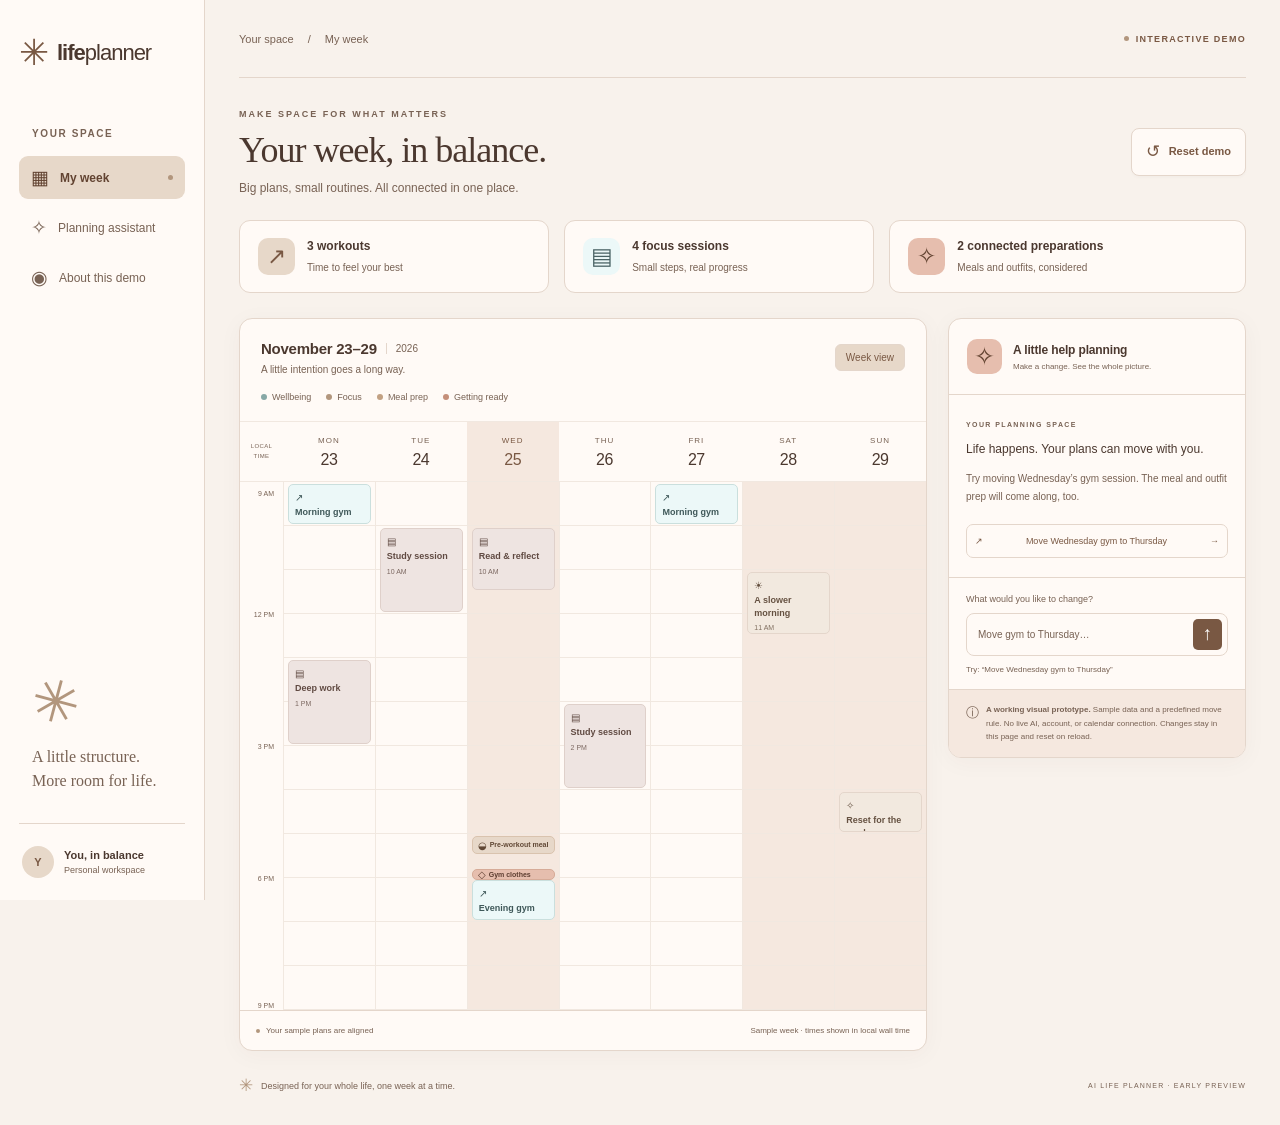
==== apps/web/index.html @ d24d0db6 "feat(web): add warm neutral calendar and linked-change preview (LP-103)" ====
<!doctype html>
<html lang="en">
<head>
  <meta charset="utf-8"><meta name="viewport" content="width=device-width, initial-scale=1">
  <meta name="theme-color" content="#b2967d">
  <title>Life Planner — Your week, in balance</title>
  <link rel="stylesheet" href="styles.css?v=warm-neutral-1">
  <script src="app.js?v=preview-2" defer></script>
</head>
<body>
  <a class="skip-link" href="#week">Skip to your calendar</a>
  <div class="app-shell">
    <aside class="sidebar" aria-label="Main navigation">
      <a class="brand" href="#week"><span class="brand-mark" aria-hidden="true">✳︎</span><span>life<span class="brand-light">planner</span></span></a>
      <div class="workspace-label">YOUR SPACE</div>
      <nav><a class="nav-link selected" href="#week"><span aria-hidden="true">▦</span> My week <span class="nav-dot"></span></a><a class="nav-link" href="#assistant"><span aria-hidden="true">✧</span> Planning assistant</a><a class="nav-link" href="#about"><span aria-hidden="true">◉</span> About this demo</a></nav>
      <div class="sidebar-bottom"><div class="plant" aria-hidden="true">✳︎</div><p>A little structure.<br>More room for life.</p><div class="profile"><span class="avatar">Y</span><div>You, in balance<small>Personal workspace</small></div></div></div>
    </aside>
    <main>
      <header class="topbar"><div class="breadcrumb">Your space <span>/</span> My week</div><span class="demo-badge"><span></span> INTERACTIVE DEMO</span></header>
      <section class="page-heading"><div><p class="eyebrow">MAKE SPACE FOR WHAT MATTERS</p><h1>Your week, in balance.</h1><p class="subheading">Big plans, small routines. All connected in one place.</p></div><button id="reset" class="button button-white" type="button"><span aria-hidden="true">↺</span> Reset demo</button></section>
      <section class="overview" aria-label="Week overview"><div class="overview-card"><span class="overview-icon green" aria-hidden="true">↗</span><div><strong>3 workouts</strong><span>Time to feel your best</span></div></div><div class="overview-card"><span class="overview-icon purple" aria-hidden="true">▤</span><div><strong>4 focus sessions</strong><span>Small steps, real progress</span></div></div><div class="overview-card"><span class="overview-icon sand" aria-hidden="true">✧</span><div><strong id="connection-summary">2 connected preparations</strong><span>Meals and outfits, considered</span></div></div></section>
      <div class="content-grid">
        <section class="calendar-card" id="week" aria-labelledby="week-title">
          <div class="calendar-toolbar"><div><div class="calendar-title-row"><h2 id="week-title">November 23–29</h2><span class="year-tag">2026</span></div><p>A little intention goes a long way.</p></div><span class="week-pill">Week view</span></div>
          <div class="calendar-legend" aria-label="Event categories"><span><i class="dot workout"></i> Wellbeing</span><span><i class="dot study"></i> Focus</span><span><i class="dot meal"></i> Meal prep</span><span><i class="dot clothing"></i> Getting ready</span></div>
          <div class="calendar-scroll" tabindex="0" aria-label="Weekly sample calendar. Scroll horizontally on small screens."><div class="calendar-inner"><div class="day-header"><span class="timezone-label">LOCAL<br>TIME</span><div>MON<strong>23</strong></div><div>TUE<strong>24</strong></div><div class="today-day">WED<strong>25</strong></div><div>THU<strong>26</strong></div><div>FRI<strong>27</strong></div><div class="weekend">SAT<strong>28</strong></div><div class="weekend">SUN<strong>29</strong></div></div><div class="calendar-body"><div class="time-gutter" aria-hidden="true"><span style="top:0">9 AM</span><span style="top:132px">12 PM</span><span style="top:264px">3 PM</span><span style="top:396px">6 PM</span><span style="top:523px">9 PM</span></div><div class="days-grid" id="days-grid"></div></div></div></div>
          <div class="calendar-footer"><span id="calendar-status"><i class="status-dot"></i> Your sample plans are aligned</span><span>Sample week · times shown in local wall time</span></div>
        </section>
        <aside class="planning-panel" id="assistant" aria-labelledby="assistant-title">
          <div class="assistant-heading"><div class="assistant-mark" aria-hidden="true">✧</div><div><h2 id="assistant-title">A little help planning</h2><p>Make a change. See the whole picture.</p></div></div>
          <div class="assistant-content"><div class="message assistant-message"><span class="message-label">YOUR PLANNING SPACE</span><p>Life happens. Your plans can move with you.</p><p class="muted">Try moving Wednesday’s gym session. The meal and outfit prep will come along, too.</p></div><button class="quick-action" id="quick-move" type="button"><span aria-hidden="true">↗</span> Move Wednesday gym to Thursday <span aria-hidden="true">→</span></button><div id="conversation" aria-live="polite" aria-atomic="false"></div>
          <section class="proposal-card" id="proposal" hidden aria-labelledby="proposal-title"><div class="proposal-heading"><span class="proposal-icon" aria-hidden="true">↗</span><div><h3 id="proposal-title">One change, everything aligned</h3><p>Wednesday → Thursday</p></div></div><ul id="change-list"></ul><div class="proposal-note"><span aria-hidden="true">✓</span> No conflicts in this sample schedule</div><button class="button button-primary" id="confirm" type="button">Confirm all 3 changes <span aria-hidden="true">→</span></button><button class="button button-text" id="cancel" type="button">Keep my original plans</button></section>
          </div>
          <form id="chat-form" class="chat-form"><label for="message-input">What would you like to change?</label><div class="input-wrap"><input id="message-input" name="message" maxlength="240" autocomplete="off" placeholder="Move gym to Thursday…"><button type="submit" aria-label="Send planning request">↑</button></div><p>Try: “Move Wednesday gym to Thursday”</p></form>
          <div class="demo-note" id="about"><span aria-hidden="true">ⓘ</span><p><strong>A working visual prototype.</strong> Sample data and a predefined move rule. No live AI, account, or calendar connection. Changes stay in this page and reset on reload.</p></div>
        </aside>
      </div>
      <footer class="page-footer"><span class="footer-mark" aria-hidden="true">✳︎</span> Designed for your whole life, one week at a time.<span class="version-label">AI LIFE PLANNER · EARLY PREVIEW</span></footer>
    </main>
  </div>
</body>
</html>
---- apps/web/styles.css ----
/* User-selected Warm Neutral Tones. Dark brown supports readable text on pale swatches. */
:root{--mist:#ecf8f8;--alabaster:#eee4e1;--almond:#e7d8c9;--peach:#e6beae;--camel:#b2967d;--text:#4b382f;--muted:#786254;--brown:#795843;--brown-dark:#624331;--cream:#fffaf6;--paper:#f8f2ec;--soft-peach:#f5e8df;--grid-line:#f1e8e0;--line:#e4d6cb;--focus:#795843;--ink:var(--text);--accent:var(--brown);--white:var(--cream);--shadow:0 4px 24px rgba(75,56,47,.04);font-family:Inter,-apple-system,BlinkMacSystemFont,"Segoe UI",sans-serif;color:var(--ink);background:var(--paper);font-synthesis:none}*{box-sizing:border-box}body{margin:0;font-size:14px}button,input{font:inherit}button,a,input{touch-action:manipulation}button{cursor:pointer}a{color:inherit;text-decoration:none}button:focus-visible,a:focus-visible,input:focus-visible,.calendar-scroll:focus-visible{outline:3px solid var(--focus);outline-offset:4px}button:disabled{cursor:default}button[hidden],[hidden]{display:none!important}
.skip-link{position:absolute;left:210px;top:-80px;background:var(--accent);color:white;padding:14px;z-index:20}
.skip-link:focus{top:12px}
.app-shell{display:flex;min-height:100vh}
.sidebar{width:205px;flex-shrink:0;border-right:1px solid var(--line);padding:35px 19px 22px;display:flex;flex-direction:column;background:var(--cream);position:sticky;top:0;height:100vh}
.brand{display:flex;align-items:center;gap:9px;font-weight:750;font-size:22px;letter-spacing:-1px;margin-bottom:57px}
.brand-mark{font-size:36px;line-height:1;color:var(--accent)}
.brand-light{font-weight:450}
.workspace-label{font-size:10px;letter-spacing:1.6px;color:var(--muted);margin:0 13px 17px;font-weight:700}
.nav-link{display:flex;align-items:center;gap:11px;padding:13px 12px;font-size:12px;margin-bottom:7px;white-space:nowrap;color:var(--muted);border-radius:9px}
.nav-link>span:first-child{font-size:19px;line-height:17px}
.nav-link.selected{background:var(--alabaster);color:var(--brown);font-weight:650}
.nav-dot{width:5px;height:5px;background:var(--camel);border-radius:50%;margin-left:auto}
.sidebar-bottom{margin-top:auto}
.plant{color:var(--camel);font-size:58px;font-weight:300;margin:0 12px;transform:rotate(15deg);width:max-content}
.sidebar-bottom>p{color:var(--muted);font-family:Georgia,serif;font-size:16px;line-height:1.5;margin:9px 13px 30px}
.profile{border-top:1px solid var(--line);padding:22px 3px 0;display:flex;gap:10px;align-items:center;font-size:11px;font-weight:600}
.avatar{background:var(--almond);border-radius:50%;width:32px;height:32px;display:grid;place-items:center;color:var(--brown)}
.profile small{display:block;color:var(--muted);font-size:9px;font-weight:400;margin-top:4px}main{padding:0 34px;flex:1;min-width:0;max-width:1800px}
.topbar{height:78px;display:flex;align-items:center;justify-content:space-between;border-bottom:1px solid var(--line)}
.breadcrumb{font-size:11px;color:var(--muted)}
.breadcrumb span{padding:0 11px;color:var(--muted)}
.demo-badge{font-size:9px;font-weight:650;letter-spacing:1.3px;display:flex;gap:7px;align-items:center;color:var(--brown)}
.demo-badge>span{height:5px;width:5px;background:var(--camel);border-radius:50%}
.page-heading{display:flex;justify-content:space-between;align-items:center;gap:20px;padding:31px 0 25px}
.eyebrow{font-size:9px;letter-spacing:2px;color:var(--muted);font-weight:700;margin:0 0 10px}h1{font-family:Georgia,"Times New Roman",serif;font-weight:400;font-size:36px;letter-spacing:-1px;margin:0 0 9px;line-height:1.2}
.subheading{font-size:12px;color:var(--muted);margin:0}
.button{border:0;border-radius:8px;padding:11px 14px;display:flex;justify-content:center;align-items:center;gap:9px;font-size:11px;font-weight:600;line-height:1.4}
.button-white{background:var(--cream);border:1px solid var(--line);color:var(--brown);box-shadow:0 2px 3px rgba(75,56,47,.02);white-space:nowrap}
.button-white span{font-size:17px}
.overview{display:grid;grid-template-columns:1fr 1fr 1.15fr;gap:15px;margin-bottom:25px}
.overview-card{background:var(--cream);border:1px solid var(--line);border-radius:11px;display:flex;align-items:center;gap:12px;padding:17px 18px}
.overview-icon{display:grid;place-items:center;width:37px;height:37px;border-radius:10px;font-size:23px}
.green{background:var(--alabaster);color:var(--brown)}
.purple{background:var(--alabaster);color:var(--muted)}
.sand{background:var(--almond);color:var(--brown)}
.overview-card strong{display:block;font-size:12px;font-weight:600;margin-bottom:5px}
.overview-card div>span{font-size:10px;color:var(--muted)}
.content-grid{display:grid;grid-template-columns:minmax(0,1fr) 298px;gap:21px;align-items:start}
.calendar-card{background:var(--cream);border:1px solid var(--line);border-radius:13px;box-shadow:var(--shadow);overflow:hidden;scroll-margin-top:20px}
.calendar-toolbar{display:flex;justify-content:space-between;align-items:center;padding:21px 21px 17px;gap:12px}
.calendar-title-row{display:flex;align-items:center;gap:9px}h2{font-size:15px;font-weight:600;letter-spacing:-.25px;margin:0}
.year-tag{font-size:10px;color:var(--muted);border-left:1px solid var(--line);padding-left:9px}
.calendar-toolbar p{font-size:10px;color:var(--muted);margin:7px 0 0}
.week-pill{padding:7px 10px;background:var(--almond);color:var(--brown);border:1px solid var(--line);border-radius:6px;font-size:10px;white-space:nowrap}
.calendar-legend{display:flex;gap:15px;padding:0 21px 19px;color:var(--muted);font-size:9px;flex-wrap:wrap}
.calendar-legend>span{display:flex;align-items:center;gap:5px}
.dot{width:6px;height:6px;border-radius:50%;display:inline-block}
.dot.workout{background:var(--camel)}
.dot.study{background:var(--alabaster)}
.dot.meal{background:var(--peach)}
.dot.clothing{background:var(--peach)}
.calendar-scroll{overflow-x:auto}
.calendar-inner{min-width:610px}
.day-header{display:grid;grid-template-columns:43px repeat(7,1fr);border-top:1px solid var(--grid-line);border-bottom:1px solid var(--grid-line)}
.day-header>div{text-align:center;padding:14px 0 12px;font-size:8px;letter-spacing:1px;color:var(--muted)}
.day-header strong{display:block;font-size:16px;font-weight:500;letter-spacing:-.5px;color:var(--text);margin-top:6px}
.day-header .today-day{background:var(--soft-peach);color:var(--brown)}
.today-day strong{color:var(--brown)}
.timezone-label{font-size:6px;font-weight:500;letter-spacing:.4px;align-self:center;text-align:center;color:var(--muted);line-height:1.6}
.calendar-body{height:528px;display:flex}
.time-gutter{width:43px;flex-shrink:0;position:relative}
.time-gutter>span{font-size:7px;color:var(--muted);position:absolute;right:9px;transform:translateY(-50%);padding:3px 0;background:var(--cream)}
.time-gutter>span:first-child{transform:none;top:5px!important}
.days-grid{display:grid;grid-template-columns:repeat(7,minmax(0,1fr));width:100%;height:528px}
.day-column{position:relative;border-left:1px solid var(--grid-line);background:repeating-linear-gradient(to bottom,transparent,transparent 43px,var(--grid-line) 43px,var(--grid-line) 44px)}
.day-column.weekend{background-color:var(--soft-peach)}
.day-column.today-column{background-color:var(--soft-peach)}
.event{position:absolute;left:4px;right:4px;border:1px solid transparent;border-radius:5px;padding:7px 6px;overflow:hidden;z-index:2;transition:opacity .2s,transform .2s}
.event.workout{background:var(--alabaster);border-color:var(--line);color:var(--text)}
.event.study{background:var(--alabaster);border-color:var(--line);color:var(--text)}
.event.meal{background:var(--almond);border-color:var(--line);color:var(--text)}
.event.clothing{background:var(--peach);border-color:var(--line);color:var(--text)}
.event.personal{background:var(--mist);border-color:var(--line);color:var(--text)}
.event-title{display:block;font-weight:600;font-size:9px;line-height:1.4;overflow-wrap:anywhere}
.event-time{display:block;font-size:7px;line-height:1.3;margin-top:4px;opacity:.8}
.event-icon{font-size:10px;margin-bottom:3px;display:block}
.event.compact{padding:4px 5px;display:flex;align-items:center;gap:3px}
.event.compact .event-icon{margin:0}
.event.compact .event-title{font-size:7px}
.event.compact .event-time{display:none}
.event.source-ghost{opacity:.28;filter:grayscale(.7)}
.event.proposed{border:1px dashed var(--camel);box-shadow:0 0 0 2px var(--cream);z-index:3}
.calendar-footer{display:flex;justify-content:space-between;gap:10px;padding:15px 16px;border-top:1px solid var(--line);font-size:8px;color:var(--muted);flex-wrap:wrap}
.calendar-footer>span:first-child{color:var(--muted);display:flex;gap:6px;align-items:center}
.status-dot{background:var(--camel);width:4px;height:4px;border-radius:50%}
.planning-panel{background:var(--cream);border:1px solid var(--line);border-radius:13px;overflow:hidden;scroll-margin-top:20px;box-shadow:var(--shadow)}
.assistant-heading{display:flex;align-items:center;gap:11px;padding:20px 18px;border-bottom:1px solid var(--line)}
.assistant-mark{background:var(--alabaster);border-radius:10px;display:grid;place-items:center;width:35px;height:35px;font-size:25px;color:var(--brown);flex-shrink:0}
.assistant-heading h2{font-size:12px;letter-spacing:-.15px}
.assistant-heading p{font-size:8px;color:var(--muted);margin:5px 0 0}
.assistant-content{padding:19px 17px}
.message-label{font-size:7px;letter-spacing:1.4px;font-weight:600;color:var(--muted)}
.message p{font-size:12px;line-height:1.65;margin:10px 0 0}
.message p.muted{font-size:10px;line-height:1.8;color:var(--muted)}
.quick-action{margin-top:18px;background:var(--cream);border:1px solid var(--line);border-radius:7px;padding:11px 8px;width:100%;display:flex;align-items:center;justify-content:space-between;gap:6px;text-align:left;font-size:9px;color:var(--brown)}
.quick-action:hover{background:var(--soft-peach)}
.quick-action:disabled{opacity:.55}
.user-message{margin:17px 0 8px 25px;border-radius:10px 10px 2px 10px;background:var(--almond);padding:11px 12px;font-size:10px;line-height:1.6;color:var(--brown)}
.response-message{font-size:10px;line-height:1.7;color:var(--muted);margin:12px 1px}
.proposal-card{margin-top:17px;border:1px solid var(--line);border-radius:10px;padding:14px 12px;background:var(--cream)}
.proposal-heading{display:flex;gap:9px;align-items:center}
.proposal-icon{background:var(--almond);color:var(--brown);display:grid;place-items:center;width:28px;height:28px;border-radius:7px;font-size:18px;flex-shrink:0}h3{font-size:10px;margin:0;font-weight:600;color:var(--brown)}
.proposal-heading p{font-size:9px;color:var(--muted);margin:5px 0 0}#change-list{list-style:none;padding:0;margin:17px 0 12px}#change-list li{display:flex;gap:8px;align-items:center;border-top:1px solid var(--grid-line);padding:10px 0}#change-list .change-icon{display:grid;place-items:center;width:23px;height:23px;border-radius:6px;font-size:12px;flex-shrink:0}
.change-details{flex:1}
.change-details strong{display:block;font-size:10px;font-weight:500}
.change-details span{font-size:8px;color:var(--muted);display:block;margin-top:3px}
.change-check{color:var(--brown);font-size:10px}
.proposal-note{font-size:8px;color:var(--muted);background:var(--soft-peach);border-radius:5px;padding:8px 6px;margin-bottom:12px}
.proposal-note span{margin-right:4px}
.button-primary{background:var(--brown);color:white;width:100%;font-size:10px;padding:12px;justify-content:space-between}
.button-primary:hover{background:var(--brown-dark)}
.button-text{background:transparent;color:var(--muted);width:100%;font-size:9px;padding-bottom:1px;font-weight:400}
.chat-form{border-top:1px solid var(--line);padding:16px 17px 13px;background:var(--cream)}
.chat-form label{font-size:9px;color:var(--muted);display:block;margin-bottom:9px}
.input-wrap{display:flex;background:var(--cream);border:1px solid var(--line);border-radius:8px;padding:5px;gap:3px}
.input-wrap input{min-width:0;width:100%;padding:8px 6px;border:0;outline-offset:1px;font-size:10px;color:var(--brown);background:transparent}
.input-wrap input::placeholder{color:var(--muted)}
.input-wrap button{flex-shrink:0;width:29px;height:31px;background:var(--brown);color:white;border:0;border-radius:5px;font-size:19px}
.chat-form>p{font-size:8px;color:var(--muted);line-height:1.5;margin:8px 0 0}
.demo-note{display:flex;gap:7px;border-top:1px solid var(--line);padding:13px 17px;background:var(--soft-peach);color:var(--muted)}
.demo-note>span{font-size:13px;margin-top:1px}
.demo-note p{margin:0;font-size:8px;line-height:1.7}
.demo-note strong{font-weight:600;color:var(--muted)}
.page-footer{display:flex;align-items:center;gap:8px;color:var(--muted);font-size:9px;padding:24px 0 29px}
.footer-mark{font-size:17px;color:var(--camel)}
.version-label{margin-left:auto;font-size:7px;letter-spacing:1.2px;color:var(--muted)}
@media(min-width:1600px){main{padding:0 48px}
.content-grid{grid-template-columns:minmax(0,1fr) 330px}
.event-title{font-size:10px}
.event-time{font-size:8px}
.event.compact .event-title{font-size:8px}}
@media(max-width:1220px){.sidebar{width:175px;padding-left:12px;padding-right:12px}
.brand{font-size:19px}
.nav-link{font-size:10px;gap:8px}main{padding:0 23px}
.content-grid{grid-template-columns:minmax(0,1fr) 275px;gap:16px}
.overview-card{padding:14px 12px;gap:8px}
.overview-card strong{font-size:10px}
.overview-card div>span{font-size:8px}
.overview-icon{width:30px;height:33px}
.calendar-legend{gap:10px}
.calendar-inner{min-width:560px}}
@media(max-width:1050px){.sidebar{width:74px;padding:30px 10px}
.brand{justify-content:center}
.brand>span:last-child,.workspace-label,.nav-link,.sidebar-bottom{display:none}
.brand-mark{font-size:37px}main{padding:0 22px}
.content-grid{grid-template-columns:minmax(0,1fr) 265px;gap:15px}
.calendar-inner{min-width:565px}
.calendar-toolbar{padding:18px 15px}
.calendar-legend{padding-left:15px;padding-right:15px}}
@media(max-width:860px){.sidebar{display:none}main{padding:0 20px}
.content-grid{grid-template-columns:1fr}
.planning-panel{display:grid;grid-template-columns:1fr 1fr}
.assistant-heading{grid-column:1/-1}
.assistant-content{grid-row:2/4;border-right:1px solid var(--line)}
.chat-form{align-self:end;border-top:0}
.demo-note{grid-column:2;align-self:end}
.calendar-inner{min-width:640px}
.page-heading{padding-top:25px}h1{font-size:32px}
.topbar{height:62px}}
@media(max-width:580px){main{padding:0 14px}
.topbar{height:55px}
.demo-badge{font-size:7px;letter-spacing:.8px}
.breadcrumb{font-size:9px}
.page-heading{align-items:start;gap:7px}h1{font-size:28px}
.eyebrow{font-size:7px;letter-spacing:1.4px}
.subheading{font-size:10px;max-width:220px;line-height:1.6}
.button-white{font-size:9px;padding:8px;gap:5px;margin-top:20px}
.button-white span{font-size:13px}
.overview{gap:7px;margin-bottom:16px;grid-template-columns:1fr 1fr}
.overview-card{padding:11px 9px}
.overview-card:last-child{display:none}
.overview-card div>span{font-size:7px}
.overview-card strong{font-size:10px}
.calendar-title-row h2{font-size:14px}
.calendar-legend{font-size:8px;gap:12px}
.calendar-footer{font-size:7px;padding:13px 10px}
.planning-panel{display:block}
.assistant-content{border-right:0;padding:18px}
.assistant-heading h2{font-size:14px}
.assistant-heading p{font-size:10px}
.message-label{font-size:8px}
.message p{font-size:14px}
.message p.muted{font-size:12px}
.quick-action{font-size:11px;padding:13px}
.user-message,.response-message{font-size:12px}
.proposal-heading h3{font-size:12px}
.proposal-heading p,.change-details span,.proposal-note{font-size:10px}
.change-details strong{font-size:12px}
.button-primary{font-size:12px}
.button-text{font-size:11px;padding:12px}
.chat-form{border-top:1px solid var(--line)}
.chat-form label{font-size:11px}
.input-wrap input{font-size:12px}
.chat-form>p,.demo-note p{font-size:9px}
.page-footer{font-size:8px}
.version-label{display:none}
.skip-link{left:14px}
.calendar-scroll{scrollbar-width:thin}}
@media(prefers-reduced-motion:reduce){*{transition:none!important;scroll-behavior:auto!important}}

/* Category colors keep the requested palette visible without relying on color alone. */
.green{background:var(--almond);color:var(--brown)}
.purple{background:var(--mist);color:#496264}
.sand{background:var(--peach);color:var(--brown-dark)}
.nav-link.selected{background:var(--almond);color:var(--brown-dark)}
.event.workout{background:var(--mist);border-color:#cadfdd;color:#3f5859}
.event.study{background:var(--alabaster);border-color:#dfd0ca;color:#604a42}
.event.meal{background:var(--almond);border-color:#d9c3ae;color:#604734}
.event.clothing{background:var(--peach);border-color:#d6ab98;color:#5c3d30}
.event.personal{background:#f2e9df;border-color:var(--line);color:#655141}
.dot.workout{background:#87a8a6}.dot.study{background:var(--camel)}
.dot.meal{background:#c2a183}.dot.clothing{background:#c58f79}
.assistant-mark,.proposal-icon{background:var(--peach);color:var(--brown-dark)}
.user-message{background:var(--alabaster)}
.demo-note{background:var(--soft-peach)}
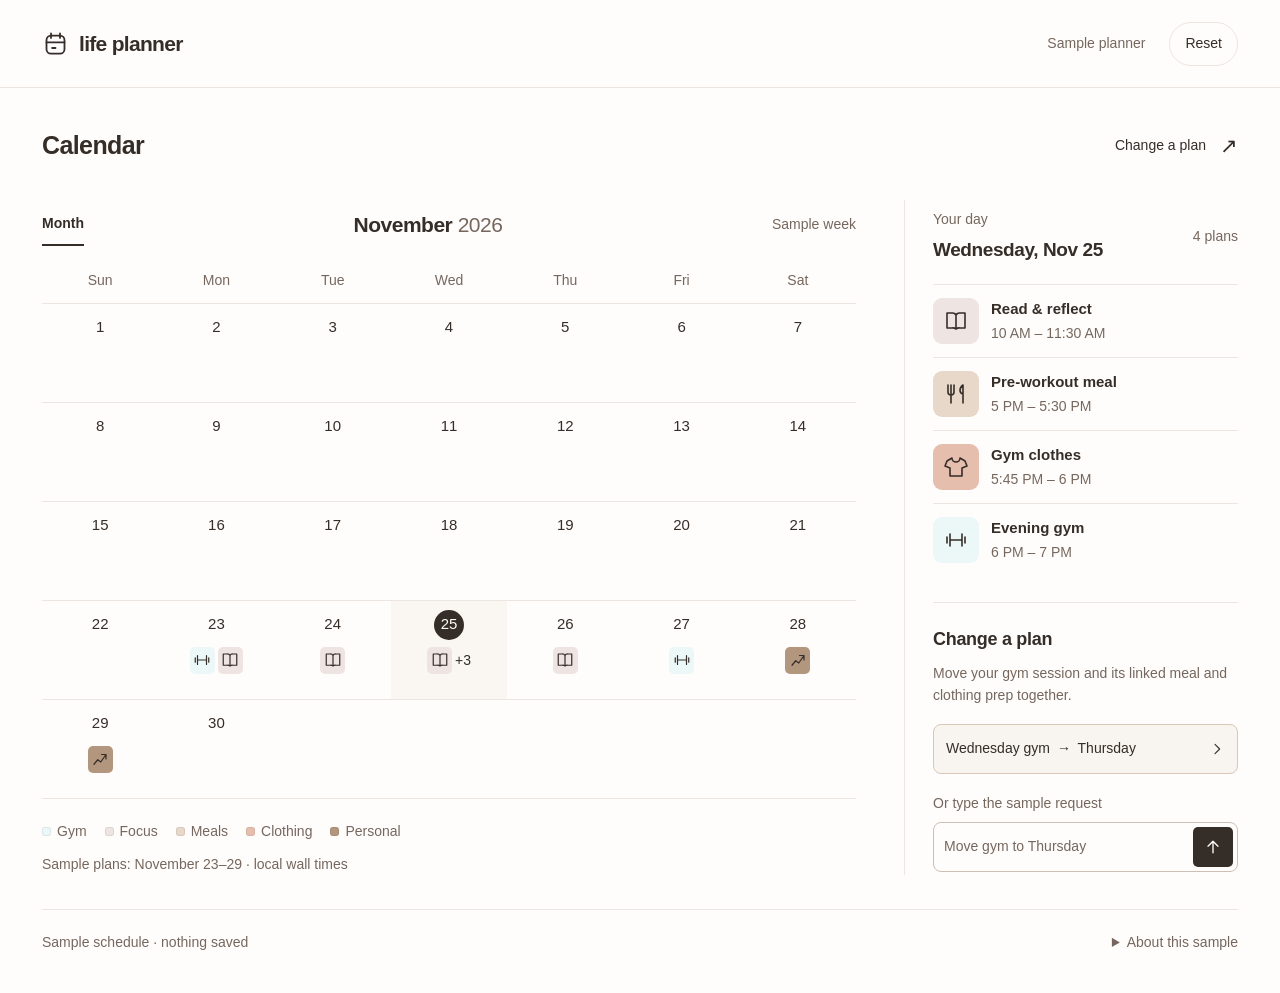
==== commit 2642d71e: "feat(web): simplify planner into month calendar and daily agenda" ====
--- a/apps/web/index.html
+++ b/apps/web/index.html
@@ -2,42 +2,38 @@
 <html lang="en">
 <head>
   <meta charset="utf-8"><meta name="viewport" content="width=device-width, initial-scale=1">
-  <meta name="theme-color" content="#b2967d">
-  <title>Life Planner — Your week, in balance</title>
-  <link rel="stylesheet" href="styles.css?v=warm-neutral-1">
-  <script src="app.js?v=preview-2" defer></script>
+  <meta name="theme-color" content="#fffdfb">
+  <title>Life Planner — Calendar</title>
+  <link rel="stylesheet" href="styles.css?v=month-1">
+  <script src="app.js?v=month-1" defer></script>
 </head>
 <body>
-  <a class="skip-link" href="#week">Skip to your calendar</a>
-  <div class="app-shell">
-    <aside class="sidebar" aria-label="Main navigation">
-      <a class="brand" href="#week"><span class="brand-mark" aria-hidden="true">✳︎</span><span>life<span class="brand-light">planner</span></span></a>
-      <div class="workspace-label">YOUR SPACE</div>
-      <nav><a class="nav-link selected" href="#week"><span aria-hidden="true">▦</span> My week <span class="nav-dot"></span></a><a class="nav-link" href="#assistant"><span aria-hidden="true">✧</span> Planning assistant</a><a class="nav-link" href="#about"><span aria-hidden="true">◉</span> About this demo</a></nav>
-      <div class="sidebar-bottom"><div class="plant" aria-hidden="true">✳︎</div><p>A little structure.<br>More room for life.</p><div class="profile"><span class="avatar">Y</span><div>You, in balance<small>Personal workspace</small></div></div></div>
-    </aside>
-    <main>
-      <header class="topbar"><div class="breadcrumb">Your space <span>/</span> My week</div><span class="demo-badge"><span></span> INTERACTIVE DEMO</span></header>
-      <section class="page-heading"><div><p class="eyebrow">MAKE SPACE FOR WHAT MATTERS</p><h1>Your week, in balance.</h1><p class="subheading">Big plans, small routines. All connected in one place.</p></div><button id="reset" class="button button-white" type="button"><span aria-hidden="true">↺</span> Reset demo</button></section>
-      <section class="overview" aria-label="Week overview"><div class="overview-card"><span class="overview-icon green" aria-hidden="true">↗</span><div><strong>3 workouts</strong><span>Time to feel your best</span></div></div><div class="overview-card"><span class="overview-icon purple" aria-hidden="true">▤</span><div><strong>4 focus sessions</strong><span>Small steps, real progress</span></div></div><div class="overview-card"><span class="overview-icon sand" aria-hidden="true">✧</span><div><strong id="connection-summary">2 connected preparations</strong><span>Meals and outfits, considered</span></div></div></section>
-      <div class="content-grid">
-        <section class="calendar-card" id="week" aria-labelledby="week-title">
-          <div class="calendar-toolbar"><div><div class="calendar-title-row"><h2 id="week-title">November 23–29</h2><span class="year-tag">2026</span></div><p>A little intention goes a long way.</p></div><span class="week-pill">Week view</span></div>
-          <div class="calendar-legend" aria-label="Event categories"><span><i class="dot workout"></i> Wellbeing</span><span><i class="dot study"></i> Focus</span><span><i class="dot meal"></i> Meal prep</span><span><i class="dot clothing"></i> Getting ready</span></div>
-          <div class="calendar-scroll" tabindex="0" aria-label="Weekly sample calendar. Scroll horizontally on small screens."><div class="calendar-inner"><div class="day-header"><span class="timezone-label">LOCAL<br>TIME</span><div>MON<strong>23</strong></div><div>TUE<strong>24</strong></div><div class="today-day">WED<strong>25</strong></div><div>THU<strong>26</strong></div><div>FRI<strong>27</strong></div><div class="weekend">SAT<strong>28</strong></div><div class="weekend">SUN<strong>29</strong></div></div><div class="calendar-body"><div class="time-gutter" aria-hidden="true"><span style="top:0">9 AM</span><span style="top:132px">12 PM</span><span style="top:264px">3 PM</span><span style="top:396px">6 PM</span><span style="top:523px">9 PM</span></div><div class="days-grid" id="days-grid"></div></div></div></div>
-          <div class="calendar-footer"><span id="calendar-status"><i class="status-dot"></i> Your sample plans are aligned</span><span>Sample week · times shown in local wall time</span></div>
+  <a class="skip-link" href="#week">Skip to calendar</a>
+  <header class="app-header">
+    <a class="brand" href="#week" aria-label="Life Planner calendar"><svg aria-hidden="true" viewBox="0 0 24 24"><rect x="4" y="5" width="16" height="16" rx="4"/><path d="M8 3v4m8-4v4M4 11h16m-11 5h3"/></svg>life planner</a>
+    <div class="header-actions"><a href="#about">Sample planner</a><button id="reset" class="text-button" type="button">Reset</button></div>
+  </header>
+  <main>
+    <div class="page-label"><h1>Calendar</h1><a href="#assistant" class="change-link">Change a plan <span aria-hidden="true">↗</span></a></div>
+    <div class="planner-layout">
+      <section class="calendar" id="week" aria-labelledby="week-title" tabindex="-1">
+        <div class="calendar-toolbar"><span class="view-label">Month</span><h2 id="week-title">November <span>2026</span></h2><button class="text-button sample-week" id="sample-week" type="button">Sample week</button></div>
+        <div class="weekday-labels" aria-hidden="true"><span>Sun</span><span>Mon</span><span>Tue</span><span>Wed</span><span>Thu</span><span>Fri</span><span>Sat</span></div>
+        <div id="days-grid" class="month-grid" aria-label="November 2026 dates"></div>
+        <div class="calendar-key" aria-label="Plan categories"><span><i class="workout"></i>Gym</span><span><i class="study"></i>Focus</span><span><i class="meal"></i>Meals</span><span><i class="clothing"></i>Clothing</span><span><i class="personal"></i>Personal</span></div>
+        <p class="calendar-caption">Sample plans: November 23–29 · local wall times</p>
+      </section>
+      <div class="day-panel">
+        <section class="agenda" aria-labelledby="day-title"><div class="agenda-heading"><div><p class="section-label">Your day</p><h2 id="day-title">Wednesday, Nov 25</h2></div><span id="day-count" class="day-count"></span></div><p id="agenda-note" class="agenda-note" hidden></p><div id="agenda-list"></div></section>
+        <section id="assistant" class="change-panel" aria-labelledby="assistant-title"><h2 id="assistant-title">Change a plan</h2><p class="helper">Move your gym session and its linked meal and clothing prep together.</p>
+          <button id="quick-move" class="quick-action" type="button"><span>Wednesday gym <span class="move-arrow" aria-hidden="true">→</span> Thursday</span><svg aria-hidden="true" viewBox="0 0 24 24"><path d="m9 5 7 7-7 7"/></svg></button>
+          <form id="chat-form" class="chat-form"><label for="message-input">Or type the sample request</label><div class="input-wrap"><input id="message-input" name="message" maxlength="240" autocomplete="off" placeholder="Move gym to Thursday"><button type="submit" aria-label="Send planning request"><svg aria-hidden="true" viewBox="0 0 24 24"><path d="M12 19V5m-6 6 6-6 6 6"/></svg></button></div></form>
+          <div id="conversation" aria-live="polite" aria-atomic="false"></div>
+          <section id="proposal" class="proposal-card" hidden aria-labelledby="proposal-title"><p class="section-label">Review before changing</p><h3 id="proposal-title">Move 3 plans to Thursday</h3><ul id="change-list"></ul><p class="proposal-note">Same times. Other plans stay where they are.</p><button id="confirm" class="primary-button" type="button">Confirm 3 changes</button><button id="cancel" class="cancel-button" type="button">Keep Wednesday plans</button></section>
         </section>
-        <aside class="planning-panel" id="assistant" aria-labelledby="assistant-title">
-          <div class="assistant-heading"><div class="assistant-mark" aria-hidden="true">✧</div><div><h2 id="assistant-title">A little help planning</h2><p>Make a change. See the whole picture.</p></div></div>
-          <div class="assistant-content"><div class="message assistant-message"><span class="message-label">YOUR PLANNING SPACE</span><p>Life happens. Your plans can move with you.</p><p class="muted">Try moving Wednesday’s gym session. The meal and outfit prep will come along, too.</p></div><button class="quick-action" id="quick-move" type="button"><span aria-hidden="true">↗</span> Move Wednesday gym to Thursday <span aria-hidden="true">→</span></button><div id="conversation" aria-live="polite" aria-atomic="false"></div>
-          <section class="proposal-card" id="proposal" hidden aria-labelledby="proposal-title"><div class="proposal-heading"><span class="proposal-icon" aria-hidden="true">↗</span><div><h3 id="proposal-title">One change, everything aligned</h3><p>Wednesday → Thursday</p></div></div><ul id="change-list"></ul><div class="proposal-note"><span aria-hidden="true">✓</span> No conflicts in this sample schedule</div><button class="button button-primary" id="confirm" type="button">Confirm all 3 changes <span aria-hidden="true">→</span></button><button class="button button-text" id="cancel" type="button">Keep my original plans</button></section>
-          </div>
-          <form id="chat-form" class="chat-form"><label for="message-input">What would you like to change?</label><div class="input-wrap"><input id="message-input" name="message" maxlength="240" autocomplete="off" placeholder="Move gym to Thursday…"><button type="submit" aria-label="Send planning request">↑</button></div><p>Try: “Move Wednesday gym to Thursday”</p></form>
-          <div class="demo-note" id="about"><span aria-hidden="true">ⓘ</span><p><strong>A working visual prototype.</strong> Sample data and a predefined move rule. No live AI, account, or calendar connection. Changes stay in this page and reset on reload.</p></div>
-        </aside>
       </div>
-      <footer class="page-footer"><span class="footer-mark" aria-hidden="true">✳︎</span> Designed for your whole life, one week at a time.<span class="version-label">AI LIFE PLANNER · EARLY PREVIEW</span></footer>
-    </main>
-  </div>
+    </div>
+    <footer id="about"><p id="calendar-status" role="status">Sample schedule · nothing saved</p><details><summary>About this sample</summary><p>This is a local preview with sample plans and one predefined Wednesday-to-Thursday move. No live AI, account, or calendar is connected. Changes stay in this page and reset on reload.</p></details></footer>
+  </main>
 </body>
 </html>
--- a/apps/web/styles.css
+++ b/apps/web/styles.css
@@ -1,217 +1,9 @@
-/* User-selected Warm Neutral Tones. Dark brown supports readable text on pale swatches. */
-:root{--mist:#ecf8f8;--alabaster:#eee4e1;--almond:#e7d8c9;--peach:#e6beae;--camel:#b2967d;--text:#4b382f;--muted:#786254;--brown:#795843;--brown-dark:#624331;--cream:#fffaf6;--paper:#f8f2ec;--soft-peach:#f5e8df;--grid-line:#f1e8e0;--line:#e4d6cb;--focus:#795843;--ink:var(--text);--accent:var(--brown);--white:var(--cream);--shadow:0 4px 24px rgba(75,56,47,.04);font-family:Inter,-apple-system,BlinkMacSystemFont,"Segoe UI",sans-serif;color:var(--ink);background:var(--paper);font-synthesis:none}*{box-sizing:border-box}body{margin:0;font-size:14px}button,input{font:inherit}button,a,input{touch-action:manipulation}button{cursor:pointer}a{color:inherit;text-decoration:none}button:focus-visible,a:focus-visible,input:focus-visible,.calendar-scroll:focus-visible{outline:3px solid var(--focus);outline-offset:4px}button:disabled{cursor:default}button[hidden],[hidden]{display:none!important}
-.skip-link{position:absolute;left:210px;top:-80px;background:var(--accent);color:white;padding:14px;z-index:20}
-.skip-link:focus{top:12px}
-.app-shell{display:flex;min-height:100vh}
-.sidebar{width:205px;flex-shrink:0;border-right:1px solid var(--line);padding:35px 19px 22px;display:flex;flex-direction:column;background:var(--cream);position:sticky;top:0;height:100vh}
-.brand{display:flex;align-items:center;gap:9px;font-weight:750;font-size:22px;letter-spacing:-1px;margin-bottom:57px}
-.brand-mark{font-size:36px;line-height:1;color:var(--accent)}
-.brand-light{font-weight:450}
-.workspace-label{font-size:10px;letter-spacing:1.6px;color:var(--muted);margin:0 13px 17px;font-weight:700}
-.nav-link{display:flex;align-items:center;gap:11px;padding:13px 12px;font-size:12px;margin-bottom:7px;white-space:nowrap;color:var(--muted);border-radius:9px}
-.nav-link>span:first-child{font-size:19px;line-height:17px}
-.nav-link.selected{background:var(--alabaster);color:var(--brown);font-weight:650}
-.nav-dot{width:5px;height:5px;background:var(--camel);border-radius:50%;margin-left:auto}
-.sidebar-bottom{margin-top:auto}
-.plant{color:var(--camel);font-size:58px;font-weight:300;margin:0 12px;transform:rotate(15deg);width:max-content}
-.sidebar-bottom>p{color:var(--muted);font-family:Georgia,serif;font-size:16px;line-height:1.5;margin:9px 13px 30px}
-.profile{border-top:1px solid var(--line);padding:22px 3px 0;display:flex;gap:10px;align-items:center;font-size:11px;font-weight:600}
-.avatar{background:var(--almond);border-radius:50%;width:32px;height:32px;display:grid;place-items:center;color:var(--brown)}
-.profile small{display:block;color:var(--muted);font-size:9px;font-weight:400;margin-top:4px}main{padding:0 34px;flex:1;min-width:0;max-width:1800px}
-.topbar{height:78px;display:flex;align-items:center;justify-content:space-between;border-bottom:1px solid var(--line)}
-.breadcrumb{font-size:11px;color:var(--muted)}
-.breadcrumb span{padding:0 11px;color:var(--muted)}
-.demo-badge{font-size:9px;font-weight:650;letter-spacing:1.3px;display:flex;gap:7px;align-items:center;color:var(--brown)}
-.demo-badge>span{height:5px;width:5px;background:var(--camel);border-radius:50%}
-.page-heading{display:flex;justify-content:space-between;align-items:center;gap:20px;padding:31px 0 25px}
-.eyebrow{font-size:9px;letter-spacing:2px;color:var(--muted);font-weight:700;margin:0 0 10px}h1{font-family:Georgia,"Times New Roman",serif;font-weight:400;font-size:36px;letter-spacing:-1px;margin:0 0 9px;line-height:1.2}
-.subheading{font-size:12px;color:var(--muted);margin:0}
-.button{border:0;border-radius:8px;padding:11px 14px;display:flex;justify-content:center;align-items:center;gap:9px;font-size:11px;font-weight:600;line-height:1.4}
-.button-white{background:var(--cream);border:1px solid var(--line);color:var(--brown);box-shadow:0 2px 3px rgba(75,56,47,.02);white-space:nowrap}
-.button-white span{font-size:17px}
-.overview{display:grid;grid-template-columns:1fr 1fr 1.15fr;gap:15px;margin-bottom:25px}
-.overview-card{background:var(--cream);border:1px solid var(--line);border-radius:11px;display:flex;align-items:center;gap:12px;padding:17px 18px}
-.overview-icon{display:grid;place-items:center;width:37px;height:37px;border-radius:10px;font-size:23px}
-.green{background:var(--alabaster);color:var(--brown)}
-.purple{background:var(--alabaster);color:var(--muted)}
-.sand{background:var(--almond);color:var(--brown)}
-.overview-card strong{display:block;font-size:12px;font-weight:600;margin-bottom:5px}
-.overview-card div>span{font-size:10px;color:var(--muted)}
-.content-grid{display:grid;grid-template-columns:minmax(0,1fr) 298px;gap:21px;align-items:start}
-.calendar-card{background:var(--cream);border:1px solid var(--line);border-radius:13px;box-shadow:var(--shadow);overflow:hidden;scroll-margin-top:20px}
-.calendar-toolbar{display:flex;justify-content:space-between;align-items:center;padding:21px 21px 17px;gap:12px}
-.calendar-title-row{display:flex;align-items:center;gap:9px}h2{font-size:15px;font-weight:600;letter-spacing:-.25px;margin:0}
-.year-tag{font-size:10px;color:var(--muted);border-left:1px solid var(--line);padding-left:9px}
-.calendar-toolbar p{font-size:10px;color:var(--muted);margin:7px 0 0}
-.week-pill{padding:7px 10px;background:var(--almond);color:var(--brown);border:1px solid var(--line);border-radius:6px;font-size:10px;white-space:nowrap}
-.calendar-legend{display:flex;gap:15px;padding:0 21px 19px;color:var(--muted);font-size:9px;flex-wrap:wrap}
-.calendar-legend>span{display:flex;align-items:center;gap:5px}
-.dot{width:6px;height:6px;border-radius:50%;display:inline-block}
-.dot.workout{background:var(--camel)}
-.dot.study{background:var(--alabaster)}
-.dot.meal{background:var(--peach)}
-.dot.clothing{background:var(--peach)}
-.calendar-scroll{overflow-x:auto}
-.calendar-inner{min-width:610px}
-.day-header{display:grid;grid-template-columns:43px repeat(7,1fr);border-top:1px solid var(--grid-line);border-bottom:1px solid var(--grid-line)}
-.day-header>div{text-align:center;padding:14px 0 12px;font-size:8px;letter-spacing:1px;color:var(--muted)}
-.day-header strong{display:block;font-size:16px;font-weight:500;letter-spacing:-.5px;color:var(--text);margin-top:6px}
-.day-header .today-day{background:var(--soft-peach);color:var(--brown)}
-.today-day strong{color:var(--brown)}
-.timezone-label{font-size:6px;font-weight:500;letter-spacing:.4px;align-self:center;text-align:center;color:var(--muted);line-height:1.6}
-.calendar-body{height:528px;display:flex}
-.time-gutter{width:43px;flex-shrink:0;position:relative}
-.time-gutter>span{font-size:7px;color:var(--muted);position:absolute;right:9px;transform:translateY(-50%);padding:3px 0;background:var(--cream)}
-.time-gutter>span:first-child{transform:none;top:5px!important}
-.days-grid{display:grid;grid-template-columns:repeat(7,minmax(0,1fr));width:100%;height:528px}
-.day-column{position:relative;border-left:1px solid var(--grid-line);background:repeating-linear-gradient(to bottom,transparent,transparent 43px,var(--grid-line) 43px,var(--grid-line) 44px)}
-.day-column.weekend{background-color:var(--soft-peach)}
-.day-column.today-column{background-color:var(--soft-peach)}
-.event{position:absolute;left:4px;right:4px;border:1px solid transparent;border-radius:5px;padding:7px 6px;overflow:hidden;z-index:2;transition:opacity .2s,transform .2s}
-.event.workout{background:var(--alabaster);border-color:var(--line);color:var(--text)}
-.event.study{background:var(--alabaster);border-color:var(--line);color:var(--text)}
-.event.meal{background:var(--almond);border-color:var(--line);color:var(--text)}
-.event.clothing{background:var(--peach);border-color:var(--line);color:var(--text)}
-.event.personal{background:var(--mist);border-color:var(--line);color:var(--text)}
-.event-title{display:block;font-weight:600;font-size:9px;line-height:1.4;overflow-wrap:anywhere}
-.event-time{display:block;font-size:7px;line-height:1.3;margin-top:4px;opacity:.8}
-.event-icon{font-size:10px;margin-bottom:3px;display:block}
-.event.compact{padding:4px 5px;display:flex;align-items:center;gap:3px}
-.event.compact .event-icon{margin:0}
-.event.compact .event-title{font-size:7px}
-.event.compact .event-time{display:none}
-.event.source-ghost{opacity:.28;filter:grayscale(.7)}
-.event.proposed{border:1px dashed var(--camel);box-shadow:0 0 0 2px var(--cream);z-index:3}
-.calendar-footer{display:flex;justify-content:space-between;gap:10px;padding:15px 16px;border-top:1px solid var(--line);font-size:8px;color:var(--muted);flex-wrap:wrap}
-.calendar-footer>span:first-child{color:var(--muted);display:flex;gap:6px;align-items:center}
-.status-dot{background:var(--camel);width:4px;height:4px;border-radius:50%}
-.planning-panel{background:var(--cream);border:1px solid var(--line);border-radius:13px;overflow:hidden;scroll-margin-top:20px;box-shadow:var(--shadow)}
-.assistant-heading{display:flex;align-items:center;gap:11px;padding:20px 18px;border-bottom:1px solid var(--line)}
-.assistant-mark{background:var(--alabaster);border-radius:10px;display:grid;place-items:center;width:35px;height:35px;font-size:25px;color:var(--brown);flex-shrink:0}
-.assistant-heading h2{font-size:12px;letter-spacing:-.15px}
-.assistant-heading p{font-size:8px;color:var(--muted);margin:5px 0 0}
-.assistant-content{padding:19px 17px}
-.message-label{font-size:7px;letter-spacing:1.4px;font-weight:600;color:var(--muted)}
-.message p{font-size:12px;line-height:1.65;margin:10px 0 0}
-.message p.muted{font-size:10px;line-height:1.8;color:var(--muted)}
-.quick-action{margin-top:18px;background:var(--cream);border:1px solid var(--line);border-radius:7px;padding:11px 8px;width:100%;display:flex;align-items:center;justify-content:space-between;gap:6px;text-align:left;font-size:9px;color:var(--brown)}
-.quick-action:hover{background:var(--soft-peach)}
-.quick-action:disabled{opacity:.55}
-.user-message{margin:17px 0 8px 25px;border-radius:10px 10px 2px 10px;background:var(--almond);padding:11px 12px;font-size:10px;line-height:1.6;color:var(--brown)}
-.response-message{font-size:10px;line-height:1.7;color:var(--muted);margin:12px 1px}
-.proposal-card{margin-top:17px;border:1px solid var(--line);border-radius:10px;padding:14px 12px;background:var(--cream)}
-.proposal-heading{display:flex;gap:9px;align-items:center}
-.proposal-icon{background:var(--almond);color:var(--brown);display:grid;place-items:center;width:28px;height:28px;border-radius:7px;font-size:18px;flex-shrink:0}h3{font-size:10px;margin:0;font-weight:600;color:var(--brown)}
-.proposal-heading p{font-size:9px;color:var(--muted);margin:5px 0 0}#change-list{list-style:none;padding:0;margin:17px 0 12px}#change-list li{display:flex;gap:8px;align-items:center;border-top:1px solid var(--grid-line);padding:10px 0}#change-list .change-icon{display:grid;place-items:center;width:23px;height:23px;border-radius:6px;font-size:12px;flex-shrink:0}
-.change-details{flex:1}
-.change-details strong{display:block;font-size:10px;font-weight:500}
-.change-details span{font-size:8px;color:var(--muted);display:block;margin-top:3px}
-.change-check{color:var(--brown);font-size:10px}
-.proposal-note{font-size:8px;color:var(--muted);background:var(--soft-peach);border-radius:5px;padding:8px 6px;margin-bottom:12px}
-.proposal-note span{margin-right:4px}
-.button-primary{background:var(--brown);color:white;width:100%;font-size:10px;padding:12px;justify-content:space-between}
-.button-primary:hover{background:var(--brown-dark)}
-.button-text{background:transparent;color:var(--muted);width:100%;font-size:9px;padding-bottom:1px;font-weight:400}
-.chat-form{border-top:1px solid var(--line);padding:16px 17px 13px;background:var(--cream)}
-.chat-form label{font-size:9px;color:var(--muted);display:block;margin-bottom:9px}
-.input-wrap{display:flex;background:var(--cream);border:1px solid var(--line);border-radius:8px;padding:5px;gap:3px}
-.input-wrap input{min-width:0;width:100%;padding:8px 6px;border:0;outline-offset:1px;font-size:10px;color:var(--brown);background:transparent}
-.input-wrap input::placeholder{color:var(--muted)}
-.input-wrap button{flex-shrink:0;width:29px;height:31px;background:var(--brown);color:white;border:0;border-radius:5px;font-size:19px}
-.chat-form>p{font-size:8px;color:var(--muted);line-height:1.5;margin:8px 0 0}
-.demo-note{display:flex;gap:7px;border-top:1px solid var(--line);padding:13px 17px;background:var(--soft-peach);color:var(--muted)}
-.demo-note>span{font-size:13px;margin-top:1px}
-.demo-note p{margin:0;font-size:8px;line-height:1.7}
-.demo-note strong{font-weight:600;color:var(--muted)}
-.page-footer{display:flex;align-items:center;gap:8px;color:var(--muted);font-size:9px;padding:24px 0 29px}
-.footer-mark{font-size:17px;color:var(--camel)}
-.version-label{margin-left:auto;font-size:7px;letter-spacing:1.2px;color:var(--muted)}
-@media(min-width:1600px){main{padding:0 48px}
-.content-grid{grid-template-columns:minmax(0,1fr) 330px}
-.event-title{font-size:10px}
-.event-time{font-size:8px}
-.event.compact .event-title{font-size:8px}}
-@media(max-width:1220px){.sidebar{width:175px;padding-left:12px;padding-right:12px}
-.brand{font-size:19px}
-.nav-link{font-size:10px;gap:8px}main{padding:0 23px}
-.content-grid{grid-template-columns:minmax(0,1fr) 275px;gap:16px}
-.overview-card{padding:14px 12px;gap:8px}
-.overview-card strong{font-size:10px}
-.overview-card div>span{font-size:8px}
-.overview-icon{width:30px;height:33px}
-.calendar-legend{gap:10px}
-.calendar-inner{min-width:560px}}
-@media(max-width:1050px){.sidebar{width:74px;padding:30px 10px}
-.brand{justify-content:center}
-.brand>span:last-child,.workspace-label,.nav-link,.sidebar-bottom{display:none}
-.brand-mark{font-size:37px}main{padding:0 22px}
-.content-grid{grid-template-columns:minmax(0,1fr) 265px;gap:15px}
-.calendar-inner{min-width:565px}
-.calendar-toolbar{padding:18px 15px}
-.calendar-legend{padding-left:15px;padding-right:15px}}
-@media(max-width:860px){.sidebar{display:none}main{padding:0 20px}
-.content-grid{grid-template-columns:1fr}
-.planning-panel{display:grid;grid-template-columns:1fr 1fr}
-.assistant-heading{grid-column:1/-1}
-.assistant-content{grid-row:2/4;border-right:1px solid var(--line)}
-.chat-form{align-self:end;border-top:0}
-.demo-note{grid-column:2;align-self:end}
-.calendar-inner{min-width:640px}
-.page-heading{padding-top:25px}h1{font-size:32px}
-.topbar{height:62px}}
-@media(max-width:580px){main{padding:0 14px}
-.topbar{height:55px}
-.demo-badge{font-size:7px;letter-spacing:.8px}
-.breadcrumb{font-size:9px}
-.page-heading{align-items:start;gap:7px}h1{font-size:28px}
-.eyebrow{font-size:7px;letter-spacing:1.4px}
-.subheading{font-size:10px;max-width:220px;line-height:1.6}
-.button-white{font-size:9px;padding:8px;gap:5px;margin-top:20px}
-.button-white span{font-size:13px}
-.overview{gap:7px;margin-bottom:16px;grid-template-columns:1fr 1fr}
-.overview-card{padding:11px 9px}
-.overview-card:last-child{display:none}
-.overview-card div>span{font-size:7px}
-.overview-card strong{font-size:10px}
-.calendar-title-row h2{font-size:14px}
-.calendar-legend{font-size:8px;gap:12px}
-.calendar-footer{font-size:7px;padding:13px 10px}
-.planning-panel{display:block}
-.assistant-content{border-right:0;padding:18px}
-.assistant-heading h2{font-size:14px}
-.assistant-heading p{font-size:10px}
-.message-label{font-size:8px}
-.message p{font-size:14px}
-.message p.muted{font-size:12px}
-.quick-action{font-size:11px;padding:13px}
-.user-message,.response-message{font-size:12px}
-.proposal-heading h3{font-size:12px}
-.proposal-heading p,.change-details span,.proposal-note{font-size:10px}
-.change-details strong{font-size:12px}
-.button-primary{font-size:12px}
-.button-text{font-size:11px;padding:12px}
-.chat-form{border-top:1px solid var(--line)}
-.chat-form label{font-size:11px}
-.input-wrap input{font-size:12px}
-.chat-form>p,.demo-note p{font-size:9px}
-.page-footer{font-size:8px}
-.version-label{display:none}
-.skip-link{left:14px}
-.calendar-scroll{scrollbar-width:thin}}
-@media(prefers-reduced-motion:reduce){*{transition:none!important;scroll-behavior:auto!important}}
-
-/* Category colors keep the requested palette visible without relying on color alone. */
-.green{background:var(--almond);color:var(--brown)}
-.purple{background:var(--mist);color:#496264}
-.sand{background:var(--peach);color:var(--brown-dark)}
-.nav-link.selected{background:var(--almond);color:var(--brown-dark)}
-.event.workout{background:var(--mist);border-color:#cadfdd;color:#3f5859}
-.event.study{background:var(--alabaster);border-color:#dfd0ca;color:#604a42}
-.event.meal{background:var(--almond);border-color:#d9c3ae;color:#604734}
-.event.clothing{background:var(--peach);border-color:#d6ab98;color:#5c3d30}
-.event.personal{background:#f2e9df;border-color:var(--line);color:#655141}
-.dot.workout{background:#87a8a6}.dot.study{background:var(--camel)}
-.dot.meal{background:#c2a183}.dot.clothing{background:#c58f79}
-.assistant-mark,.proposal-icon{background:var(--peach);color:var(--brown-dark)}
-.user-message{background:var(--alabaster)}
-.demo-note{background:var(--soft-peach)}
+/* The user's five Warm Neutral Tones, with dark ink for readable controls. */
+:root{--mist:#ecf8f8;--alabaster:#eee4e1;--almond:#e7d8c9;--peach:#e6beae;--camel:#b2967d;--ink:#352d28;--muted:#75675e;--paper:#fffdfb;--line:#ede6e0;--soft:#f8f4ef;font-family:Inter,-apple-system,BlinkMacSystemFont,"Segoe UI",sans-serif;color:var(--ink);background:var(--paper);font-synthesis:none}
+*{box-sizing:border-box}body{margin:0;font-size:14px;line-height:1.5}button,input{font:inherit;color:inherit}button,a,input,summary{touch-action:manipulation}button{cursor:pointer}button:disabled{cursor:default;opacity:.55}button{background:none;border:0}a{color:inherit;text-decoration:none}svg{width:24px;height:24px;fill:none;stroke:currentColor;stroke-width:1.6;stroke-linecap:round;stroke-linejoin:round;flex-shrink:0}button:focus-visible,a:focus-visible,input:focus-visible,summary:focus-visible,[tabindex]:focus-visible{outline:3px solid #8a624c;outline-offset:3px}[hidden]{display:none!important}.skip-link{position:absolute;top:-70px;left:20px;padding:12px;background:var(--ink);color:white;z-index:5}.skip-link:focus{top:12px}
+.app-header{max-width:1280px;margin:auto;height:88px;padding:0 42px;display:flex;align-items:center;justify-content:space-between;gap:20px;border-bottom:1px solid var(--line)}.brand{font-size:21px;font-weight:650;letter-spacing:-.7px;display:flex;gap:10px;align-items:center}.brand svg{width:27px;height:27px}.header-actions{display:flex;align-items:center;gap:24px}.header-actions>a{color:var(--muted)}.text-button{padding:10px 0;min-height:44px}.header-actions .text-button{padding:10px 15px;border:1px solid var(--line);border-radius:24px}main{max-width:1280px;margin:auto;padding:32px 42px}.page-label{display:flex;justify-content:space-between;align-items:center;margin-bottom:28px}.page-label h1{font-size:25px;letter-spacing:-.6px;font-weight:650;margin:0}.change-link{display:flex;align-items:center;gap:14px;font-weight:500;padding:10px 0}.change-link span{font-size:21px}.planner-layout{display:grid;grid-template-columns:minmax(0,1fr) 334px;gap:48px}.calendar{min-width:0;scroll-margin-top:20px}.calendar-toolbar{display:flex;align-items:center;justify-content:space-between;gap:10px;padding:3px 0 23px}.calendar-toolbar h2{font-size:21px;font-weight:600;letter-spacing:-.5px;margin:0;text-align:center}.calendar-toolbar h2 span{font-weight:400;color:var(--muted)}.view-label{font-weight:600;border-bottom:2px solid var(--ink);padding:10px 0}.sample-week{color:var(--muted)}.weekday-labels,.month-grid{display:grid;grid-template-columns:repeat(7,minmax(0,1fr))}.weekday-labels{padding-bottom:12px;color:var(--muted);text-align:center}.weekday-labels span{font-size:14px}.month-grid{border-top:1px solid var(--line)}.calendar-day,.empty-cell{position:relative;min-width:0;height:99px;border-bottom:1px solid var(--line);padding:9px 3px;display:flex;align-items:center;flex-direction:column;gap:7px}.calendar-day{border-radius:0}.calendar-day:hover{background:var(--soft)}.day-number{width:30px;height:30px;border-radius:50%;display:grid;place-items:center;font-size:15px}.calendar-day[aria-pressed="true"] .day-number{background:var(--ink);color:var(--paper)}.calendar-day[aria-pressed="true"]{background:#faf7f3}.date-tiles{display:flex;gap:3px;align-items:center;justify-content:center;flex-wrap:wrap;max-width:80px}.mini-tile{width:25px;height:27px;border-radius:5px;display:grid;place-items:center}.mini-tile svg{width:18px;height:18px}.tile-overflow{font-size:14px;line-height:27px}.workout{background:var(--mist)}.study{background:var(--alabaster)}.meal{background:var(--almond)}.clothing{background:var(--peach)}.personal{background:var(--camel)}.mini-tile.proposed{outline:1px dashed #78523c;outline-offset:-1px}.mini-tile.pending{opacity:.4}.calendar-key{display:flex;flex-wrap:wrap;gap:18px;margin-top:22px;color:var(--muted)}.calendar-key span{display:flex;align-items:center;gap:6px}.calendar-key i{width:9px;height:9px;border-radius:3px;border:1px solid #00000012}.calendar-caption{color:var(--muted);margin:12px 0 0}.day-panel{border-left:1px solid var(--line);padding-left:28px;min-width:0}.agenda-heading{display:flex;justify-content:space-between;align-items:center;gap:9px;padding:9px 0 20px}.section-label{color:var(--muted);margin:0 0 6px;font-size:14px}.agenda-heading h2{font-size:19px;letter-spacing:-.4px;font-weight:600;margin:0}.day-count{font-size:14px;color:var(--muted);white-space:nowrap}.agenda-note{background:var(--almond);padding:9px 12px;border-radius:6px;margin:0 0 10px}.agenda-item{display:flex;gap:12px;padding:13px 0;border-top:1px solid var(--line);align-items:center}.agenda-icon{height:46px;width:46px;border-radius:9px;display:grid;place-items:center;flex-shrink:0}.agenda-details{min-width:0}.agenda-details h3{font-size:15px;line-height:1.4;font-weight:550;margin:0 0 4px}.agenda-details p{font-size:14px;color:var(--muted);margin:0}.agenda-item.proposed .agenda-icon{outline:1px dashed #78523c;outline-offset:2px}.agenda-item.pending .agenda-details h3{text-decoration:line-through}.event-state{display:block;color:#74503b;font-size:14px;margin-top:3px}.empty-agenda{color:var(--muted);margin:0;padding:22px 0 30px;border-top:1px solid var(--line)}.change-panel{margin-top:26px;border-top:1px solid var(--line);padding-top:23px;scroll-margin-top:20px}.change-panel h2{font-size:18px;letter-spacing:-.3px;font-weight:600;margin:0}.helper{color:var(--muted);margin:9px 0 17px;line-height:1.6}.quick-action{border:1px solid #d9c6b7;border-radius:8px;padding:12px;text-align:left;display:flex;align-items:center;justify-content:space-between;gap:8px;width:100%;background:var(--soft);min-height:50px;font-size:14px}.quick-action svg{width:16px;height:16px}.move-arrow{padding:0 3px}.quick-action:hover:not(:disabled){background:var(--almond)}.chat-form{margin-top:19px}.chat-form label{display:block;font-size:14px;margin-bottom:8px;color:var(--muted)}.input-wrap{display:flex;gap:5px;border:1px solid #cdbfb4;border-radius:8px;padding:4px}.input-wrap input{padding:8px 6px;border:0;background:transparent;width:100%;min-width:0;font-size:14px}.input-wrap input::placeholder{color:var(--muted)}.input-wrap button{background:var(--ink);color:var(--paper);border-radius:5px;min-width:40px;min-height:40px;display:grid;place-items:center}.input-wrap svg{width:20px;height:20px}.response-message{font-size:14px;color:var(--muted);line-height:1.6;margin:15px 0 0}.user-message{font-size:14px;border-left:2px solid var(--camel);padding-left:10px;margin:15px 0 0}.proposal-card{margin-top:20px;border:1px solid #d9c6b7;padding:16px;border-radius:10px;background:var(--soft)}.proposal-card h3{font-size:17px;font-weight:600;margin:0}.proposal-card .section-label{font-size:14px}.proposal-card ul{padding:0;margin:17px 0;list-style:none}.proposal-card li{padding:11px 0;border-top:1px solid #e2d7cd;display:flex;align-items:center;gap:10px}.change-icon{width:34px;height:36px;border-radius:6px;display:grid;place-items:center;flex-shrink:0}.change-icon svg{width:20px;height:20px}.change-details strong{font-size:14px;font-weight:550;display:block}.change-details span{font-size:14px;color:var(--muted);display:block;margin-top:3px}.proposal-note{font-size:14px;color:var(--muted);line-height:1.5}.primary-button{background:var(--ink);color:var(--paper);font-weight:550;width:100%;padding:13px 10px;border-radius:7px;min-height:46px}.primary-button:hover{background:#574237}.cancel-button{width:100%;min-height:46px;padding:12px 4px 0;font-size:14px}footer{border-top:1px solid var(--line);padding:22px 0 8px;margin-top:34px;display:flex;justify-content:space-between;gap:30px;align-items:start;color:var(--muted)}footer>p{margin:0}footer details{max-width:450px}footer summary{cursor:pointer;text-align:right}footer details p{line-height:1.6;margin-bottom:0}
+@media(min-width:1400px){.calendar-day,.empty-cell{height:108px}}
+@media(max-width:1000px){.app-header{padding:0 26px}main{padding:26px}.planner-layout{gap:25px;grid-template-columns:minmax(0,1fr) 300px}.day-panel{padding-left:20px}.calendar-toolbar h2{font-size:19px}.mini-tile{width:20px;height:23px}.mini-tile svg{width:16px;height:16px}.date-tiles{gap:2px}.calendar-key{gap:12px}.calendar-day,.empty-cell{height:92px}}
+@media(max-width:760px){.app-header{height:69px;padding:0 20px}.brand{font-size:20px}.header-actions{gap:10px}.header-actions>a{display:none}main{padding:22px 20px}.page-label{margin-bottom:18px}.page-label h1{font-size:23px}.planner-layout{display:block}.calendar-toolbar{padding-bottom:16px}.calendar-toolbar h2{font-size:21px}.calendar-day,.empty-cell{height:84px}.mini-tile{width:24px;height:25px}.mini-tile svg{width:17px;height:17px}.day-panel{border-left:0;padding:0;margin-top:28px;display:grid;grid-template-columns:1fr 1fr;gap:28px;border-top:1px solid var(--line)}.agenda-heading{padding-top:23px}.change-panel{border:0;margin-top:0}.agenda-heading h2{font-size:18px}.day-count{display:none}.calendar-caption{margin-top:12px}.calendar-key{gap:16px}footer{margin-top:28px;font-size:14px}.change-link{font-size:14px}}
+@media(max-width:520px){main{padding:20px 16px}.app-header{padding:0 16px}.calendar-day,.empty-cell{height:73px;padding:7px 2px;gap:5px}.day-number{width:28px;height:28px}.mini-tile{width:17px;height:21px;border-radius:4px}.mini-tile svg{width:14px;height:14px}.date-tiles{gap:2px;flex-wrap:nowrap}.tile-overflow{font-size:14px;line-height:21px}.calendar-toolbar h2{font-size:19px}.view-label,.sample-week{font-size:14px}.calendar-key{gap:12px;font-size:14px}.calendar-caption{font-size:14px}.day-panel{display:block;margin-top:23px}.agenda-heading{padding-top:22px}.agenda-heading h2{font-size:20px}.day-count{display:block}.agenda-item{padding:14px 0}.agenda-details h3{font-size:16px}.agenda-icon{width:48px;height:48px}.change-panel{margin-top:24px;border-top:1px solid var(--line)}.quick-action{font-size:15px;padding:14px}.input-wrap input{font-size:16px}.chat-form label{font-size:14px}footer{display:block;padding-top:18px}footer details{margin-top:12px}footer summary{text-align:left}}
+@media(prefers-reduced-motion:reduce){*{scroll-behavior:auto!important}}
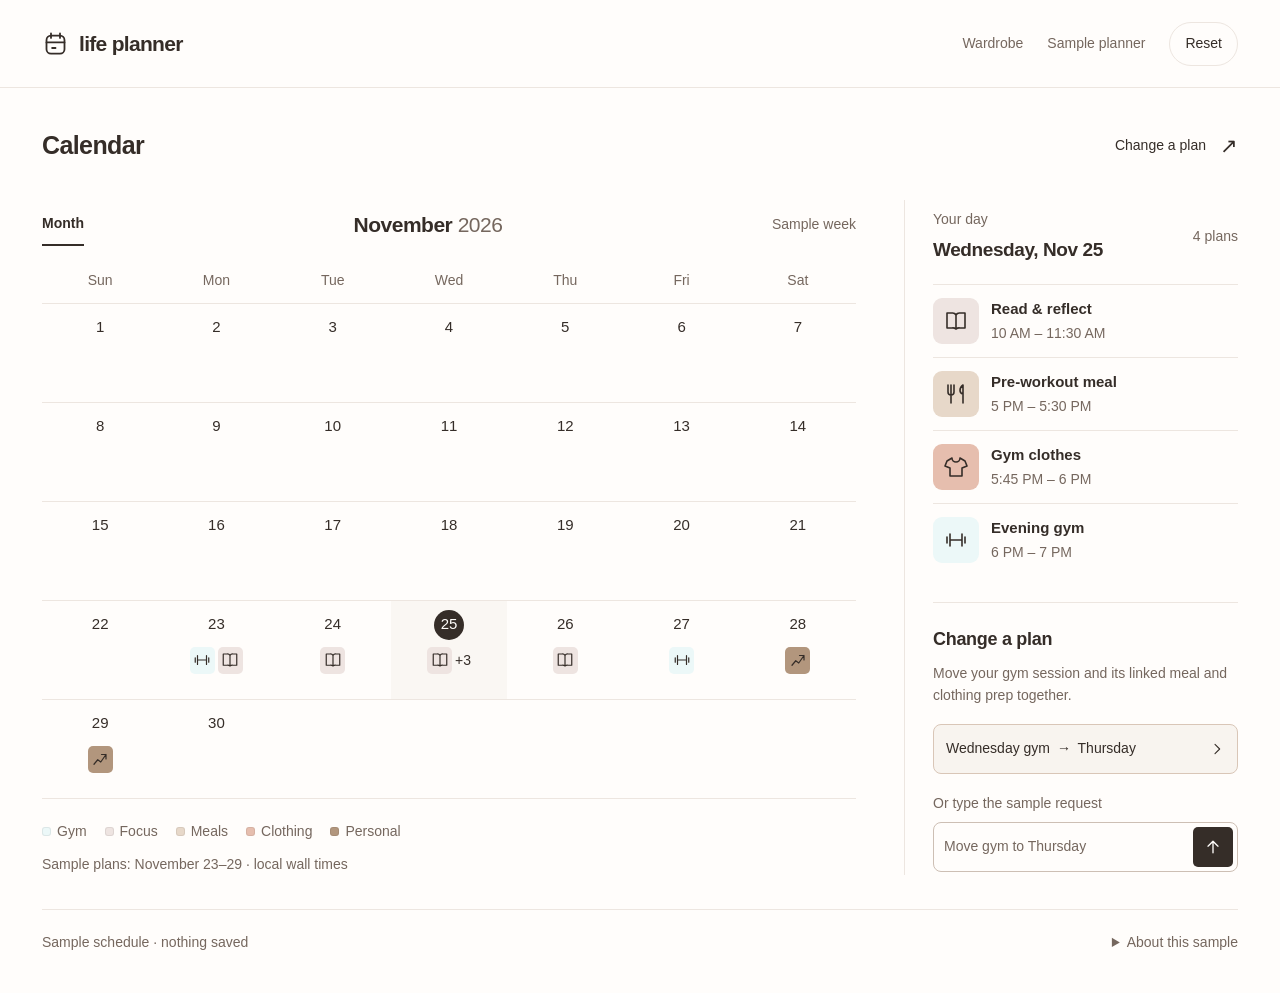
==== commit 0f0286e3: "feat: add device-saved wardrobe and manual outfit builder" ====
--- a/apps/web/index.html
+++ b/apps/web/index.html
@@ -11,7 +11,7 @@
   <a class="skip-link" href="#week">Skip to calendar</a>
   <header class="app-header">
     <a class="brand" href="#week" aria-label="Life Planner calendar"><svg aria-hidden="true" viewBox="0 0 24 24"><rect x="4" y="5" width="16" height="16" rx="4"/><path d="M8 3v4m8-4v4M4 11h16m-11 5h3"/></svg>life planner</a>
-    <div class="header-actions"><a href="#about">Sample planner</a><button id="reset" class="text-button" type="button">Reset</button></div>
+    <div class="header-actions"><a class="wardrobe-link" href="wardrobe.html">Wardrobe</a><a href="#about">Sample planner</a><button id="reset" class="text-button" type="button">Reset</button></div>
   </header>
   <main>
     <div class="page-label"><h1>Calendar</h1><a href="#assistant" class="change-link">Change a plan <span aria-hidden="true">↗</span></a></div>
--- a/apps/web/styles.css
+++ b/apps/web/styles.css
@@ -7,3 +7,5 @@
 @media(max-width:760px){.app-header{height:69px;padding:0 20px}.brand{font-size:20px}.header-actions{gap:10px}.header-actions>a{display:none}main{padding:22px 20px}.page-label{margin-bottom:18px}.page-label h1{font-size:23px}.planner-layout{display:block}.calendar-toolbar{padding-bottom:16px}.calendar-toolbar h2{font-size:21px}.calendar-day,.empty-cell{height:84px}.mini-tile{width:24px;height:25px}.mini-tile svg{width:17px;height:17px}.day-panel{border-left:0;padding:0;margin-top:28px;display:grid;grid-template-columns:1fr 1fr;gap:28px;border-top:1px solid var(--line)}.agenda-heading{padding-top:23px}.change-panel{border:0;margin-top:0}.agenda-heading h2{font-size:18px}.day-count{display:none}.calendar-caption{margin-top:12px}.calendar-key{gap:16px}footer{margin-top:28px;font-size:14px}.change-link{font-size:14px}}
 @media(max-width:520px){main{padding:20px 16px}.app-header{padding:0 16px}.calendar-day,.empty-cell{height:73px;padding:7px 2px;gap:5px}.day-number{width:28px;height:28px}.mini-tile{width:17px;height:21px;border-radius:4px}.mini-tile svg{width:14px;height:14px}.date-tiles{gap:2px;flex-wrap:nowrap}.tile-overflow{font-size:14px;line-height:21px}.calendar-toolbar h2{font-size:19px}.view-label,.sample-week{font-size:14px}.calendar-key{gap:12px;font-size:14px}.calendar-caption{font-size:14px}.day-panel{display:block;margin-top:23px}.agenda-heading{padding-top:22px}.agenda-heading h2{font-size:20px}.day-count{display:block}.agenda-item{padding:14px 0}.agenda-details h3{font-size:16px}.agenda-icon{width:48px;height:48px}.change-panel{margin-top:24px;border-top:1px solid var(--line)}.quick-action{font-size:15px;padding:14px}.input-wrap input{font-size:16px}.chat-form label{font-size:14px}footer{display:block;padding-top:18px}footer details{margin-top:12px}footer summary{text-align:left}}
 @media(prefers-reduced-motion:reduce){*{scroll-behavior:auto!important}}
+
+@media(max-width:760px){.app-header{gap:8px}.header-actions>a.wardrobe-link{display:block}.header-actions{gap:8px}.header-actions .text-button{padding:10px}.brand{font-size:18px;gap:7px}.brand svg{width:24px;height:24px}}
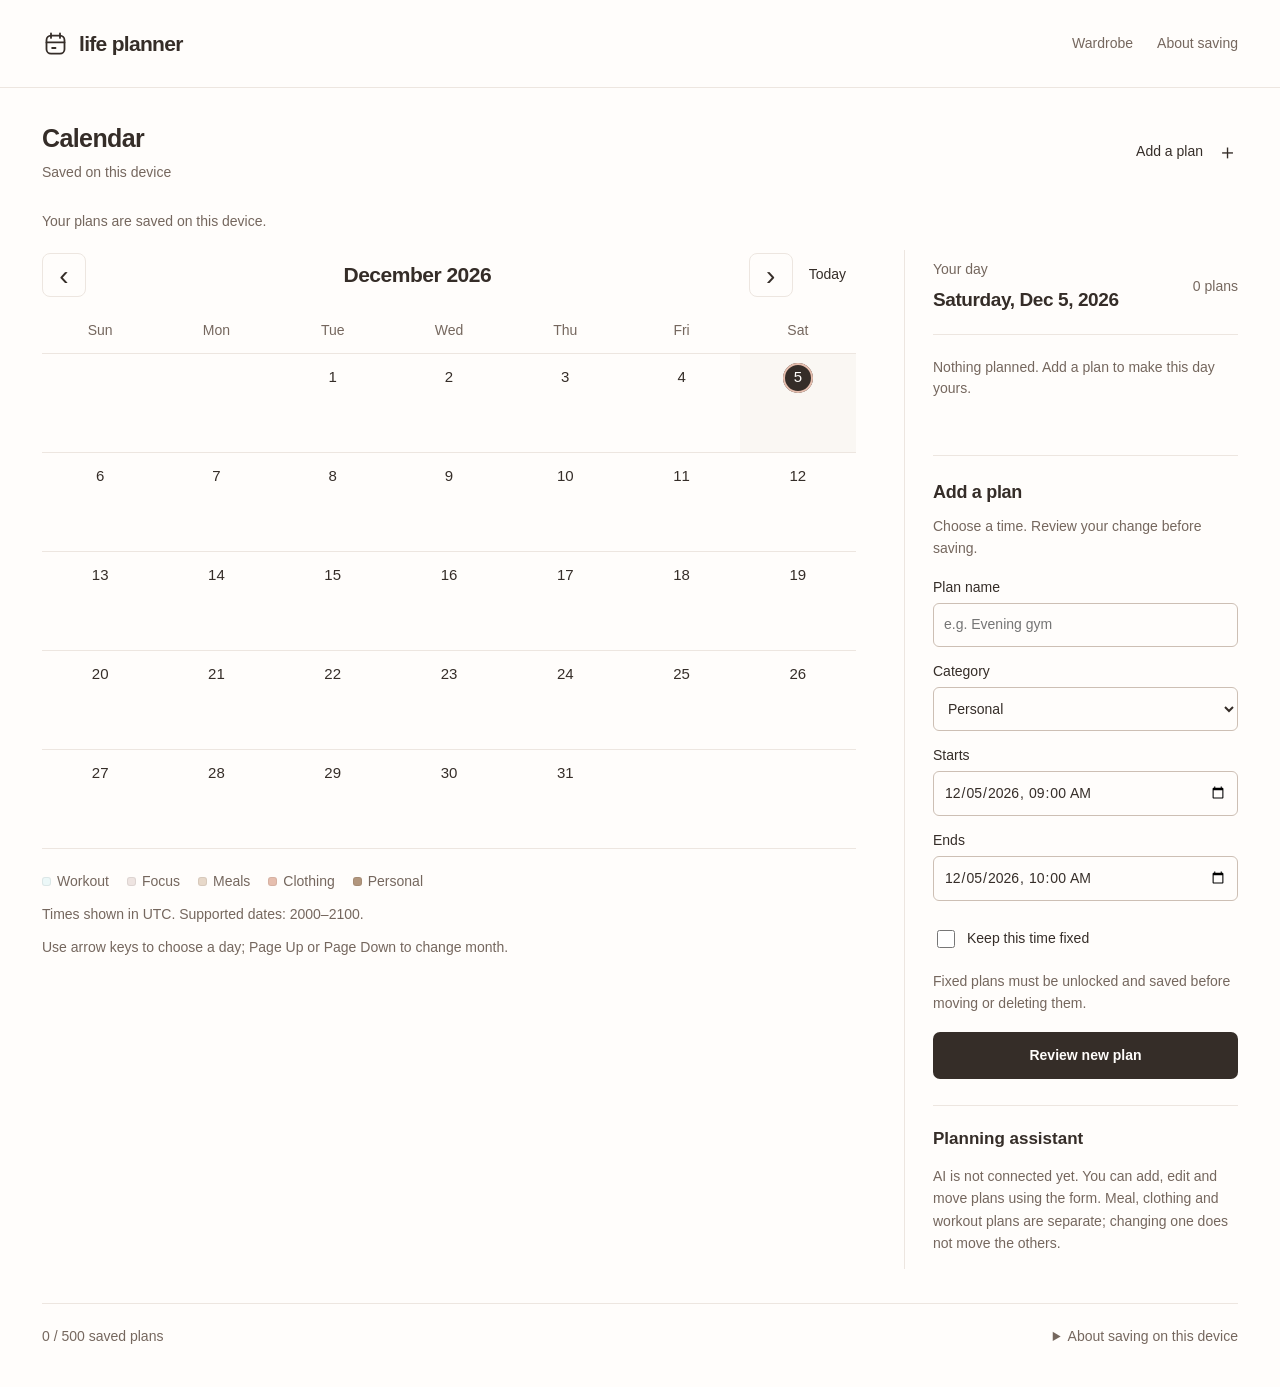
==== commit 6832583b: "feat: add saved personal calendar with reviewed changes" ====
--- a/apps/web/index.html
+++ b/apps/web/index.html
@@ -2,38 +2,50 @@
 <html lang="en">
 <head>
   <meta charset="utf-8"><meta name="viewport" content="width=device-width, initial-scale=1">
-  <meta name="theme-color" content="#fffdfb">
-  <title>Life Planner — Calendar</title>
-  <link rel="stylesheet" href="styles.css?v=month-1">
-  <script src="app.js?v=month-1" defer></script>
+  <meta name="theme-color" content="#fffdfb"><title>Life Planner — Calendar</title>
+  <link rel="stylesheet" href="styles.css?v=month-1"><link rel="stylesheet" href="calendar.css?v=saved-1">
+  <script src="calendar-domain.js?v=saved-1" defer></script><script src="app.js?v=saved-1" defer></script>
 </head>
 <body>
   <a class="skip-link" href="#week">Skip to calendar</a>
   <header class="app-header">
     <a class="brand" href="#week" aria-label="Life Planner calendar"><svg aria-hidden="true" viewBox="0 0 24 24"><rect x="4" y="5" width="16" height="16" rx="4"/><path d="M8 3v4m8-4v4M4 11h16m-11 5h3"/></svg>life planner</a>
-    <div class="header-actions"><a class="wardrobe-link" href="wardrobe.html">Wardrobe</a><a href="#about">Sample planner</a><button id="reset" class="text-button" type="button">Reset</button></div>
+    <div class="header-actions"><a class="wardrobe-link" href="wardrobe.html">Wardrobe</a><a href="#about">About saving</a></div>
   </header>
   <main>
-    <div class="page-label"><h1>Calendar</h1><a href="#assistant" class="change-link">Change a plan <span aria-hidden="true">↗</span></a></div>
+    <div class="page-label"><div><h1>Calendar</h1><p class="device-label">Saved on this device</p></div><button id="add-plan" class="change-link" type="button">Add a plan <span aria-hidden="true">＋</span></button></div>
+    <div id="calendar-error" class="calendar-error" role="alert" hidden></div>
+    <p id="calendar-status" role="status" aria-live="polite"></p>
     <div class="planner-layout">
       <section class="calendar" id="week" aria-labelledby="week-title" tabindex="-1">
-        <div class="calendar-toolbar"><span class="view-label">Month</span><h2 id="week-title">November <span>2026</span></h2><button class="text-button sample-week" id="sample-week" type="button">Sample week</button></div>
+        <div class="calendar-toolbar"><button id="previous-month" class="month-arrow" type="button" aria-label="Previous month">‹</button><h2 id="week-title"></h2><button id="next-month" class="month-arrow" type="button" aria-label="Next month">›</button><button id="today" class="text-button" type="button">Today</button></div>
         <div class="weekday-labels" aria-hidden="true"><span>Sun</span><span>Mon</span><span>Tue</span><span>Wed</span><span>Thu</span><span>Fri</span><span>Sat</span></div>
-        <div id="days-grid" class="month-grid" aria-label="November 2026 dates"></div>
-        <div class="calendar-key" aria-label="Plan categories"><span><i class="workout"></i>Gym</span><span><i class="study"></i>Focus</span><span><i class="meal"></i>Meals</span><span><i class="clothing"></i>Clothing</span><span><i class="personal"></i>Personal</span></div>
-        <p class="calendar-caption">Sample plans: November 23–29 · local wall times</p>
+        <div id="days-grid" class="month-grid" aria-label="Calendar dates"></div>
+        <div class="calendar-key" aria-label="Plan categories"><span><i class="workout"></i>Workout</span><span><i class="study"></i>Focus</span><span><i class="meal"></i>Meals</span><span><i class="clothing"></i>Clothing</span><span><i class="personal"></i>Personal</span></div>
+        <p class="calendar-caption" id="timezone-label"></p>
+        <p class="calendar-caption">Use arrow keys to choose a day; Page Up or Page Down to change month.</p>
       </section>
       <div class="day-panel">
-        <section class="agenda" aria-labelledby="day-title"><div class="agenda-heading"><div><p class="section-label">Your day</p><h2 id="day-title">Wednesday, Nov 25</h2></div><span id="day-count" class="day-count"></span></div><p id="agenda-note" class="agenda-note" hidden></p><div id="agenda-list"></div></section>
-        <section id="assistant" class="change-panel" aria-labelledby="assistant-title"><h2 id="assistant-title">Change a plan</h2><p class="helper">Move your gym session and its linked meal and clothing prep together.</p>
-          <button id="quick-move" class="quick-action" type="button"><span>Wednesday gym <span class="move-arrow" aria-hidden="true">→</span> Thursday</span><svg aria-hidden="true" viewBox="0 0 24 24"><path d="m9 5 7 7-7 7"/></svg></button>
-          <form id="chat-form" class="chat-form"><label for="message-input">Or type the sample request</label><div class="input-wrap"><input id="message-input" name="message" maxlength="240" autocomplete="off" placeholder="Move gym to Thursday"><button type="submit" aria-label="Send planning request"><svg aria-hidden="true" viewBox="0 0 24 24"><path d="M12 19V5m-6 6 6-6 6 6"/></svg></button></div></form>
-          <div id="conversation" aria-live="polite" aria-atomic="false"></div>
-          <section id="proposal" class="proposal-card" hidden aria-labelledby="proposal-title"><p class="section-label">Review before changing</p><h3 id="proposal-title">Move 3 plans to Thursday</h3><ul id="change-list"></ul><p class="proposal-note">Same times. Other plans stay where they are.</p><button id="confirm" class="primary-button" type="button">Confirm 3 changes</button><button id="cancel" class="cancel-button" type="button">Keep Wednesday plans</button></section>
+        <section class="agenda" aria-labelledby="day-title"><div class="agenda-heading"><div><p class="section-label">Your day</p><h2 id="day-title"></h2></div><span id="day-count" class="day-count"></span></div><div id="agenda-list"></div></section>
+        <section class="change-panel" id="plan-editor" aria-labelledby="editor-title">
+          <h2 id="editor-title">Add a plan</h2><p class="helper">Choose a time. Review your change before saving.</p>
+          <form id="plan-form">
+            <label for="plan-title">Plan name</label><input id="plan-title" name="title" maxlength="120" required autocomplete="off" placeholder="e.g. Evening gym">
+            <label for="plan-kind">Category</label><select id="plan-kind" name="kind"><option value="personal">Personal</option><option value="workout">Workout</option><option value="study">Focus</option><option value="meal">Meal</option><option value="clothing">Clothing</option></select>
+            <label for="plan-start">Starts</label><input id="plan-start" name="start" type="datetime-local" min="2000-01-01T00:00" max="2100-12-31T23:59" required>
+            <label for="plan-end">Ends</label><input id="plan-end" name="end" type="datetime-local" min="2000-01-01T00:00" max="2100-12-31T23:59" required>
+            <label class="fixed-control" for="plan-fixed"><input id="plan-fixed" name="fixed" type="checkbox">Keep this time fixed</label>
+            <p id="fixed-help" class="helper">Fixed plans must be unlocked and saved before moving or deleting them.</p>
+            <button id="preview-plan" class="primary-button" type="submit">Review new plan</button><button id="cancel-edit" class="cancel-button" type="button" hidden>Cancel editing</button>
+          </form>
         </section>
+        <section id="assistant" class="assistant-note" aria-labelledby="assistant-title"><h2 id="assistant-title">Planning assistant</h2><p>AI is not connected yet. You can add, edit and move plans using the form. Meal, clothing and workout plans are separate; changing one does not move the others.</p></section>
       </div>
     </div>
-    <footer id="about"><p id="calendar-status" role="status">Sample schedule · nothing saved</p><details><summary>About this sample</summary><p>This is a local preview with sample plans and one predefined Wednesday-to-Thursday move. No live AI, account, or calendar is connected. Changes stay in this page and reset on reload.</p></details></footer>
+    <footer id="about"><p id="event-count"></p><details><summary>About saving on this device</summary><p>Plans are saved only in this browser, on this device. They are not backed up or synced to an account, your wardrobe, or an external calendar. Clearing site data removes them. Each plan reserves its time; overlapping plans are rejected. Dates use your browser’s timezone. Ambiguous or missing daylight-saving times must be changed before saving.</p><button id="reload-plans" class="text-button" type="button">Reload saved plans</button><p>Reloading discards unsaved form changes after confirmation.</p></details></footer>
   </main>
+  <dialog id="review-dialog" aria-labelledby="review-title" aria-describedby="review-note">
+    <h2 id="review-title">Review your change</h2><p id="review-note">Nothing changes until you confirm.</p><div id="review-diff"></div><p id="review-error" role="alert" hidden></p><div class="review-actions"><button id="review-cancel" type="button" class="cancel-button">Cancel</button><button id="review-confirm" type="button" class="primary-button">Confirm and save</button></div>
+  </dialog>
 </body>
 </html>
--- a/apps/web/calendar.css
+++ b/apps/web/calendar.css
@@ -0,0 +1,4 @@
+/* Personal calendar controls retain the shared warm-neutral visual language. */
+.device-label{margin:4px 0 0;color:var(--muted);font-size:14px}.calendar-toolbar{display:grid;grid-template-columns:44px minmax(0,1fr) 44px auto;gap:6px}.month-arrow{font-size:28px;width:44px;height:44px;border:1px solid var(--line);border-radius:8px}.calendar-toolbar #today{padding:10px}.calendar-day[aria-current=date] .day-number{box-shadow:inset 0 0 0 2px var(--camel)}.calendar-day[aria-pressed=true][aria-current=date] .day-number{box-shadow:inset 0 0 0 2px var(--peach)}.calendar-error{padding:13px;border:1px solid #b46856;background:#fff0e9;border-radius:7px;overflow-wrap:anywhere}.calendar-error button{display:block;text-decoration:underline;padding:10px 0 0}#calendar-status{margin:0 0 18px;color:var(--muted);min-height:21px}.agenda-item{flex-wrap:wrap}.agenda-details{flex:1;overflow-wrap:anywhere}.event-actions{display:flex;gap:8px;width:100%;padding-left:58px}.event-actions button{font-size:14px;min-height:40px;text-decoration:underline}.fixed-tag{font-size:13px;color:var(--muted);display:block;margin-top:4px}#plan-form label:not(.fixed-control){display:block;margin:14px 0 5px}#plan-form input:not([type=checkbox]),#plan-form select{display:block;width:100%;min-width:0;max-width:100%;min-height:44px;background:var(--paper);border:1px solid #cdbfb4;border-radius:6px;padding:10px;font:inherit;color:var(--ink)}#plan-form .fixed-control{display:flex;gap:9px;align-items:center;margin-top:16px;min-height:44px}#plan-fixed{width:18px;height:18px;accent-color:var(--ink);flex-shrink:0}#fixed-help{font-size:14px}select:focus-visible{outline:3px solid #8a624c;outline-offset:3px}.assistant-note{border-top:1px solid var(--line);margin-top:26px;padding-top:20px;color:var(--muted)}.assistant-note h2{color:var(--ink);font-size:17px;font-weight:600;margin:0}.assistant-note p{line-height:1.6}.calendar-caption{font-size:14px}#review-dialog{border:1px solid #cdbfb4;border-radius:12px;background:var(--paper);color:var(--ink);padding:24px;width:min(520px,calc(100% - 32px));max-height:calc(100dvh - 40px);overflow:auto}#review-dialog::backdrop{background:#352d2870}#review-dialog h2{font-size:22px;margin:0 0 10px}#review-note{color:var(--muted)}.review-version{padding:14px;background:var(--soft);border-radius:7px;margin:12px 0;overflow-wrap:anywhere}.review-version h3{margin:0 0 6px;font-size:14px;color:var(--muted)}.review-version p{margin:5px 0}.review-actions{display:flex;gap:12px;margin-top:20px}.review-actions button{width:50%;padding:12px;min-height:46px}.review-actions .cancel-button{border:1px solid #cdbfb4;border-radius:7px}#review-error{color:#8c3422;overflow-wrap:anywhere}#event-count{white-space:nowrap}
+@media(max-width:760px){.day-panel{display:block}.calendar-toolbar h2{font-size:20px}.change-panel{margin-top:26px;border-top:1px solid var(--line)}}
+@media(max-width:390px){.calendar-toolbar{grid-template-columns:40px minmax(0,1fr) 40px auto;gap:2px}.calendar-toolbar h2{font-size:17px}.calendar-toolbar #today{padding:8px 3px}.month-arrow{width:40px}.calendar-key{gap:9px}.change-link{gap:5px}.agenda-heading h2{font-size:18px}.day-count{font-size:13px}}
